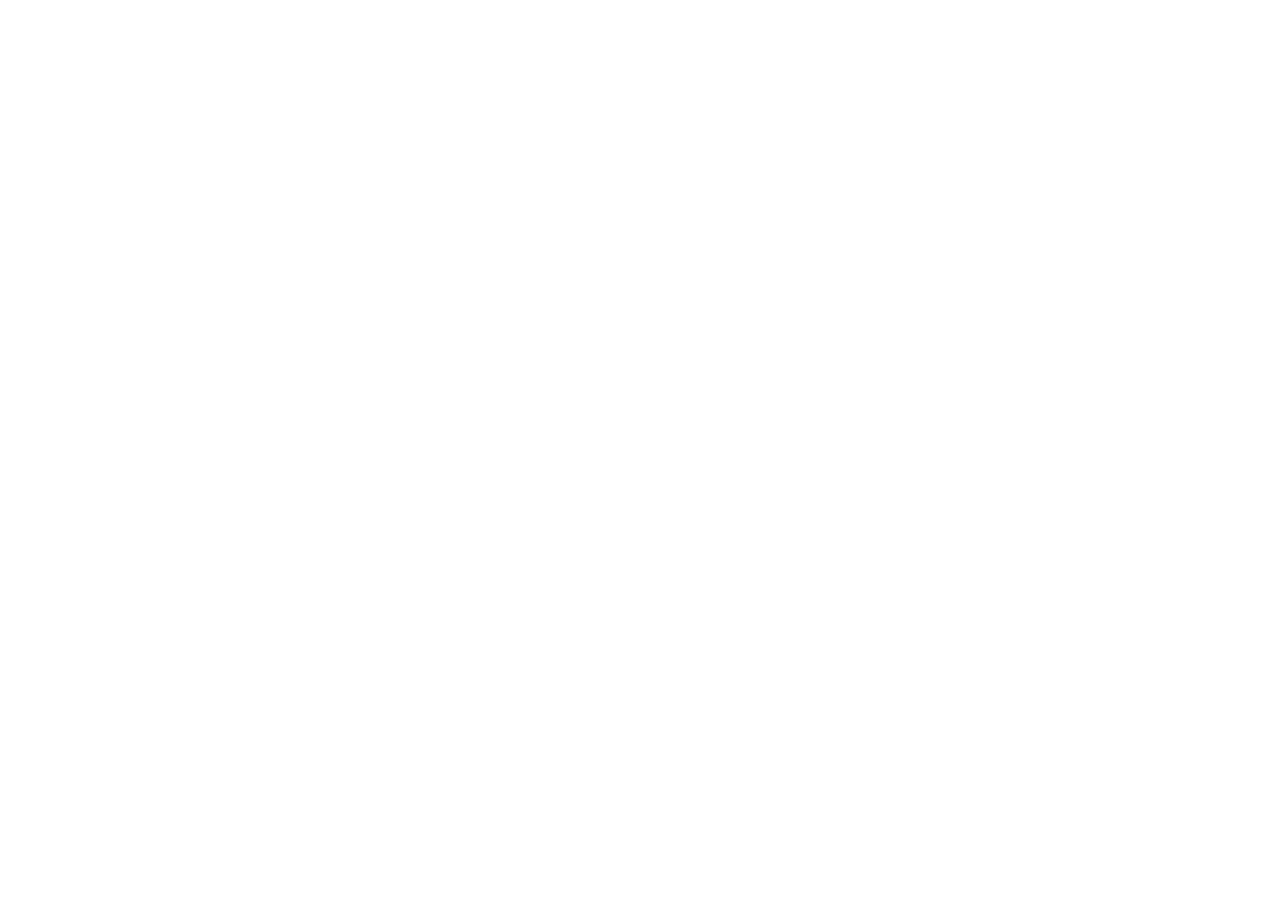
==== index.html @ c21d0377 "FIRST COMMIT" ====
<!DOCTYPE html>
<html lang="en">
<head>
    <meta charset="UTF-8">
    <meta http-equiv="X-UA-Compatible" content="IE=edge">
    <meta name="viewport" content="width=device-width, initial-scale=1.0">
    <title>Document</title>
</head>
<body>
    
</body>
</html>
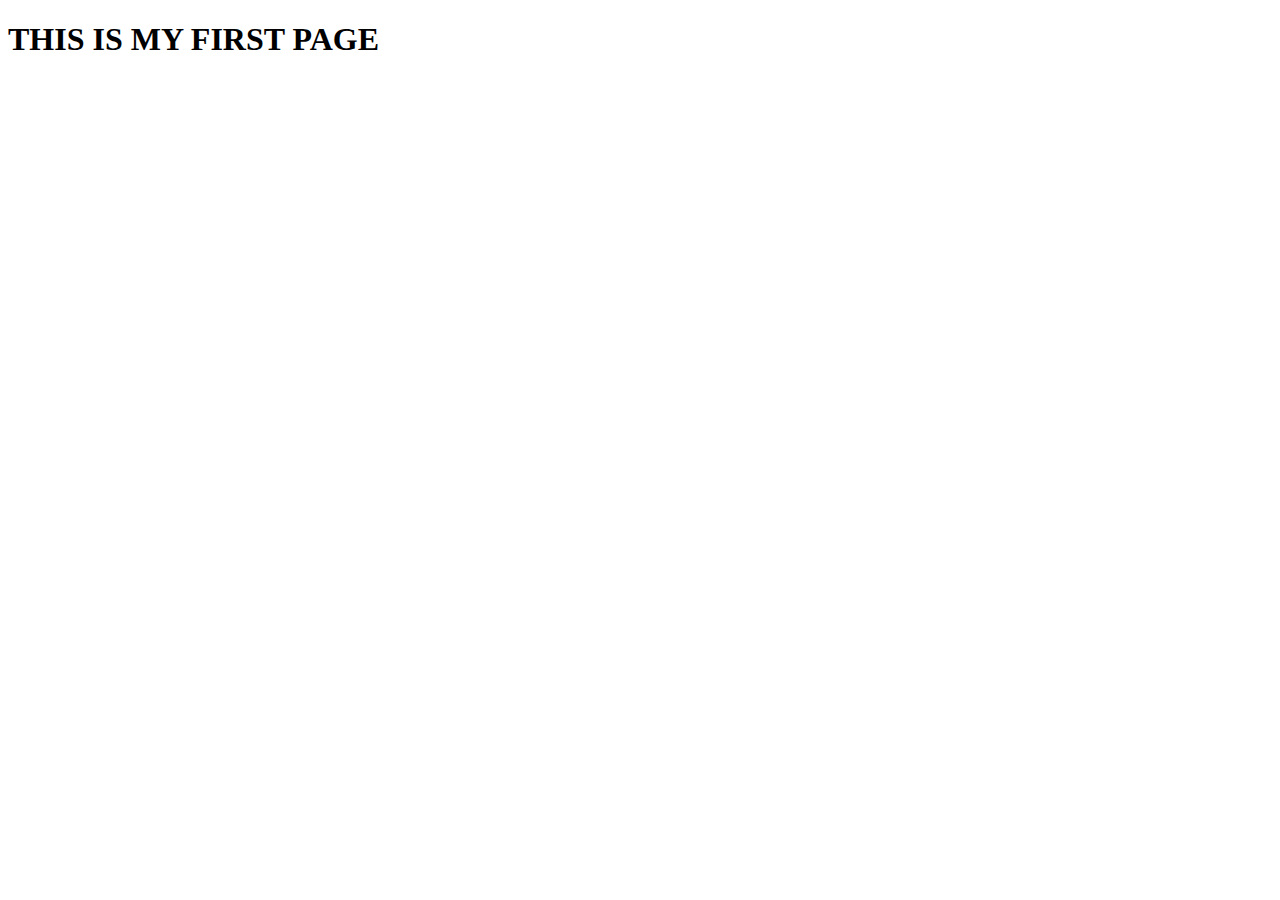
==== commit ac38de6c: "H1 TAG TEST" ====
--- a/index.html
+++ b/index.html
@@ -7,6 +7,6 @@
     <title>Document</title>
 </head>
 <body>
-    
+    <h1>THIS IS MY FIRST PAGE</h1>
 </body>
 </html>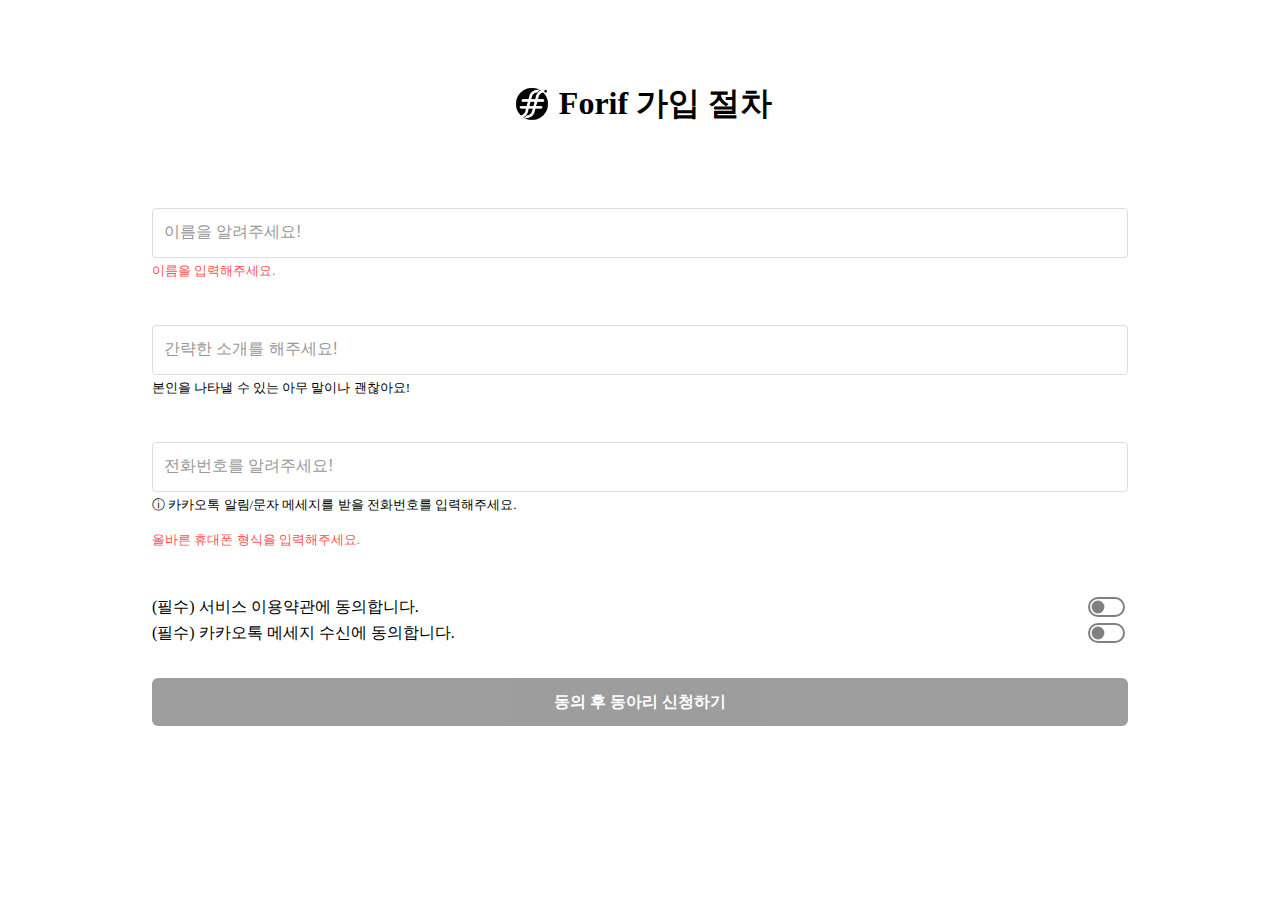
==== commit 9c7cdca3: "Let's Push" ====
--- a/index.html
+++ b/index.html
@@ -1,12 +1 @@
-<!DOCTYPE html>
-<html lang="en">
-<head>
-    <meta charset="UTF-8">
-    <meta http-equiv="X-UA-Compatible" content="IE=edge">
-    <meta name="viewport" content="width=device-width, initial-scale=1.0">
-    <title>Document</title>
-</head>
-<body>
-    <h1>THIS IS MY FIRST PAGE</h1>
-</body>
-</html>+<!doctype html><html lang="en"><head><meta charset="utf-8"/><link rel="icon" href="/favicon.ico"/><meta name="viewport" content="width=device-width,initial-scale=1"/><meta name="theme-color" content="#000000"/><meta name="description" content="Web site created using create-react-app"/><link rel="apple-touch-icon" href="/logo192.png"/><link rel="manifest" href="/manifest.json"/><title>React App</title><script defer="defer" src="/static/js/main.63844739.js"></script><link href="/static/css/main.84be300f.css" rel="stylesheet"></head><body><noscript>You need to enable JavaScript to run this app.</noscript><div id="root"></div></body></html>--- a/static/css/main.84be300f.css
+++ b/static/css/main.84be300f.css
@@ -0,0 +1,2 @@
+:root{--hanyang_blue:#0e4a84}button,input,optgroup,select,textarea{font-family:inherit;font-size:inherit;line-height:inherit}*,:after,:before{box-sizing:border-box}[type=button]:not(:disabled),[type=reset]:not(:disabled),[type=submit]:not(:disabled),button:not(:disabled){cursor:pointer}.clubRegister_formTitle__NLzvd{align-items:center;display:flex;flex-direction:row;justify-content:center;margin:5rem 0}.clubRegister_title__hDP6Q{font-size:2rem;font-weight:700}.clubRegister_logo__GrX0j{margin-right:3px;width:3rem}.clubRegister_submit_btn__3Z4vZ:disabled{opacity:.38;pointer-events:none}.clubRegister_submit_btn__3Z4vZ{background-color:#000;border:none;border-radius:.375rem;color:#fff;font-size:1rem;font-weight:600;line-height:1.5;margin-top:2rem;padding:.75rem .375rem;width:100%}.clubRegister_container__4C1GJ{margin:0 9rem}.clubRegister_inputLabel__hVlLt{display:inline-block;margin-bottom:.35rem}.clubRegister_inputForm__d3hYV{-webkit-appearance:none;appearance:none;border:1px solid #ced4da;border-radius:.375rem;color:#212529;display:block;font-size:1rem;font-weight:400;line-height:1.5;padding:.575rem .75rem;transition:border-color .1s ease-in-out,box-shadow .15s ease-in-out;width:100%}.clubRegister_inputForm__d3hYV:focus{outline:2px solid #000}.clubRegister_MutedText__TUNYB{color:#000;font-size:.82rem;margin-top:.25rem;opacity:1}.clubRegister_EssentialInput__1XWAL{color:red;font-size:.82rem;margin-top:.25rem;opacity:.7}.clubRegister_switch_label__WMvMk{align-items:center;cursor:pointer;display:flex;font-size:1rem}.clubRegister_switch_button__Ptvp\+{margin-left:auto}.clubRegister_inputContainer__fZxao{display:flex;flex-direction:column;position:relative}.clubRegister_floatLabel__muJ3R{display:flex;flex-direction:column;margin-bottom:2rem;min-width:350px}.clubRegister_floatLabel__muJ3R input{background:#fff;border:1px solid #ddd;border-radius:4px;font-family:Arial,Helvetica,sans-serif;font-size:16px;height:50px;outline:0;padding:14px 16px 0 10px;width:100%}.clubRegister_floatLabel__muJ3R label{color:#999;font-family:Arial,Helvetica,sans-serif;font-size:16px;padding:0 12px;pointer-events:none;position:absolute;-webkit-transform:translateY(14px) scale(1);transform:translateY(14px) scale(1);-webkit-transform-origin:top left;transform-origin:top left;transition:all .2s ease-out}.clubRegister_floatLabel__muJ3R:focus-within label{-webkit-transform:translateY(5px) scale(.7);transform:translateY(5px) scale(.7)}.clubRegister_floatLabel__muJ3R .clubRegister_Active__rEEYb{-webkit-transform:translateY(5px) scale(.7);transform:translateY(5px) scale(.7)}[type=checkbox]{-webkit-appearance:none;appearance:none;border:max(2px,.1em) solid gray;border-radius:1.25em;height:1.25em;position:relative;width:2.3em}[type=checkbox]:enabled:hover{box-shadow:0 0 0 max(3px,.1em) #d3d3d3}[type=checkbox]:before{background-color:gray;border-radius:50%;content:"";height:1em;left:0;position:absolute;-webkit-transform:scale(.8);transform:scale(.8);transition:left .15s linear;width:1em}[type=checkbox]:checked:before{background-color:#fff;left:1.1em}[type=checkbox]:checked{background-color:#000;border-color:#000}
+/*# sourceMappingURL=main.84be300f.css.map*/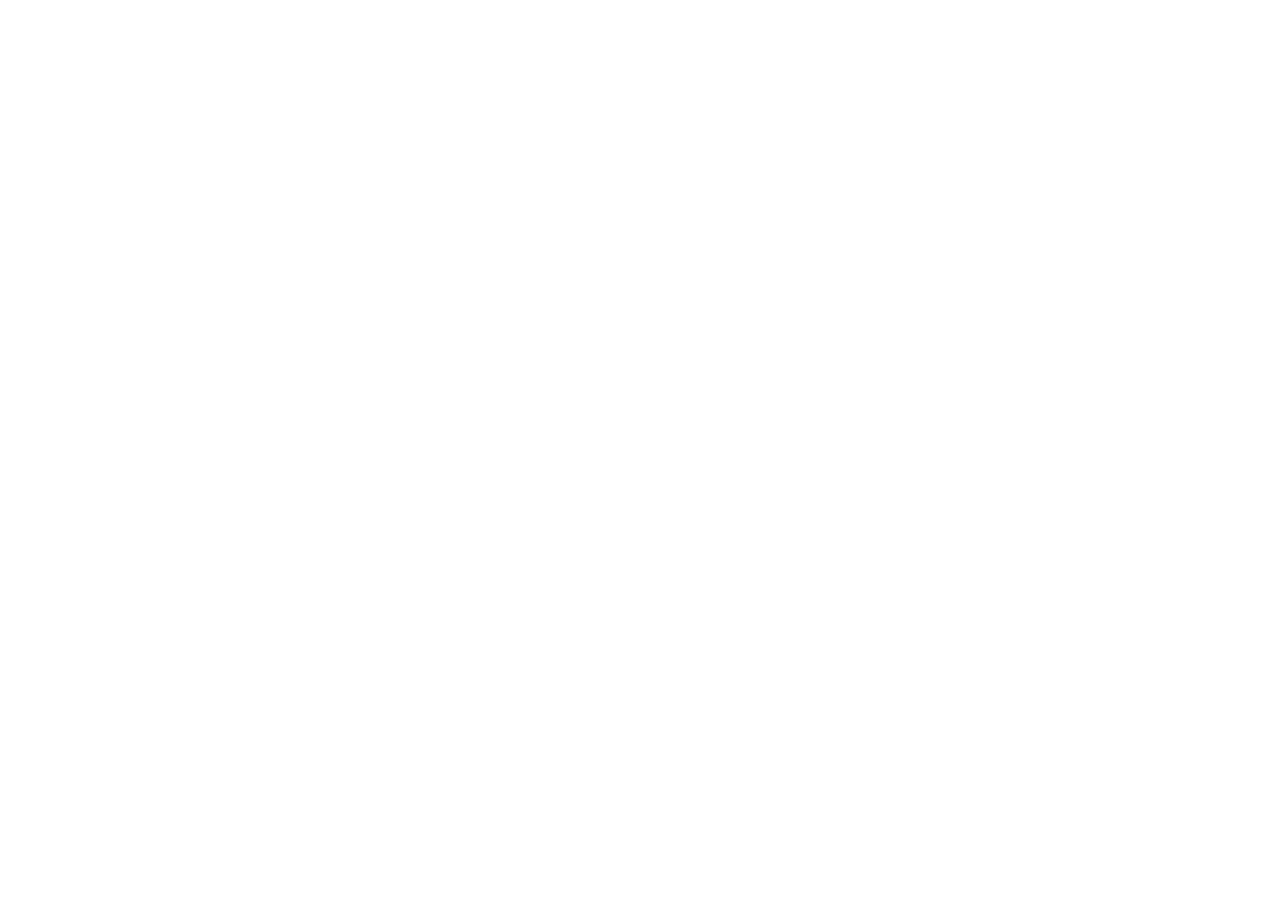
==== commit a0414c51: "Rebuild" ====
--- a/index.html
+++ b/index.html
@@ -1 +1 @@
-<!doctype html><html lang="en"><head><meta charset="utf-8"/><link rel="icon" href="/favicon.ico"/><meta name="viewport" content="width=device-width,initial-scale=1"/><meta name="theme-color" content="#000000"/><meta name="description" content="Web site created using create-react-app"/><link rel="apple-touch-icon" href="/logo192.png"/><link rel="manifest" href="/manifest.json"/><title>React App</title><script defer="defer" src="/static/js/main.63844739.js"></script><link href="/static/css/main.84be300f.css" rel="stylesheet"></head><body><noscript>You need to enable JavaScript to run this app.</noscript><div id="root"></div></body></html>+<!doctype html><html lang="en"><head><meta charset="utf-8"/><link rel="icon" href="/favicon.ico"/><meta name="viewport" content="width=device-width,initial-scale=1"/><meta name="theme-color" content="#000000"/><meta name="description" content="Web site created using create-react-app"/><link rel="apple-touch-icon" href="/logo192.png"/><link rel="manifest" href="/manifest.json"/><title>React App</title><script defer="defer" src="/static/js/main.1fc134c3.js"></script><link href="/static/css/main.5e0e4e1e.css" rel="stylesheet"></head><body><noscript>You need to enable JavaScript to run this app.</noscript><div id="root"></div></body></html>--- a/static/css/main.5e0e4e1e.css
+++ b/static/css/main.5e0e4e1e.css
@@ -0,0 +1,2 @@
+body{-webkit-font-smoothing:antialiased;-moz-osx-font-smoothing:grayscale;font-family:-apple-system,BlinkMacSystemFont,Segoe UI,Roboto,Oxygen,Ubuntu,Cantarell,Fira Sans,Droid Sans,Helvetica Neue,sans-serif;margin:0}code{font-family:source-code-pro,Menlo,Monaco,Consolas,Courier New,monospace}.App{text-align:center}.App-logo{height:40vmin;pointer-events:none}@media (prefers-reduced-motion:no-preference){.App-logo{-webkit-animation:App-logo-spin 20s linear infinite;animation:App-logo-spin 20s linear infinite}}.App-header{align-items:center;background-color:#282c34;color:#fff;display:flex;flex-direction:column;font-size:calc(10px + 2vmin);justify-content:center;min-height:100vh}.App-link{color:#61dafb}@-webkit-keyframes App-logo-spin{0%{-webkit-transform:rotate(0deg);transform:rotate(0deg)}to{-webkit-transform:rotate(1turn);transform:rotate(1turn)}}@keyframes App-logo-spin{0%{-webkit-transform:rotate(0deg);transform:rotate(0deg)}to{-webkit-transform:rotate(1turn);transform:rotate(1turn)}}.clubRegister_floatLabel__ojslP{display:flex;flex-direction:column;margin-bottom:16px}.clubRegister_floatLabel__ojslP input{background:#fff;border:1px solid #ddd;border-radius:4px;font-family:Gmarket Sans TTF Medium,serif;font-size:14px;height:32px;outline:0;padding:10px 16px 0 6px}.clubRegister_floatLabel__ojslP label{color:#999;font-size:14px;padding:0 10px;pointer-events:none;position:absolute;-webkit-transform:translateY(80%) scale(1);transform:translateY(80%) scale(1);-webkit-transform-origin:top left;transform-origin:top left;transition:all .19s ease-out}.clubRegister_floatLabel__ojslP:focus-within label{-webkit-transform:translateY(5px) scale(.7);transform:translateY(5px) scale(.7)}.clubRegister_floatLabel__ojslP .clubRegister_Active__t0tGJ{-webkit-transform:translateY(5px) scale(.7);transform:translateY(5px) scale(.7)}@font-face{font-family:BMHANNApro;font-style:normal;font-weight:400;src:url(/static/media/BMHANNAProOTF.76d71b99a9123908d347.woff) format("woff")}@font-face{font-family:BMEULJIRO;font-style:normal;font-weight:400;src:url(/static/media/BMEULJIRO.ef506461ad3e23dbd218.woff) format("woff")}@font-face{font-family:Gmarket Sans TTF Medium;font-style:normal;font-weight:400;src:url(/static/media/GmarketSansMedium.e4cd9808619f04446f12.woff) format("woff")}@font-face{font-family:Gmarket Sans TTF Light;font-style:normal;font-weight:400;src:url(/static/media/GmarketSansLight.80a45623c08ac37f495a.woff) format("woff")}
+/*# sourceMappingURL=main.5e0e4e1e.css.map*/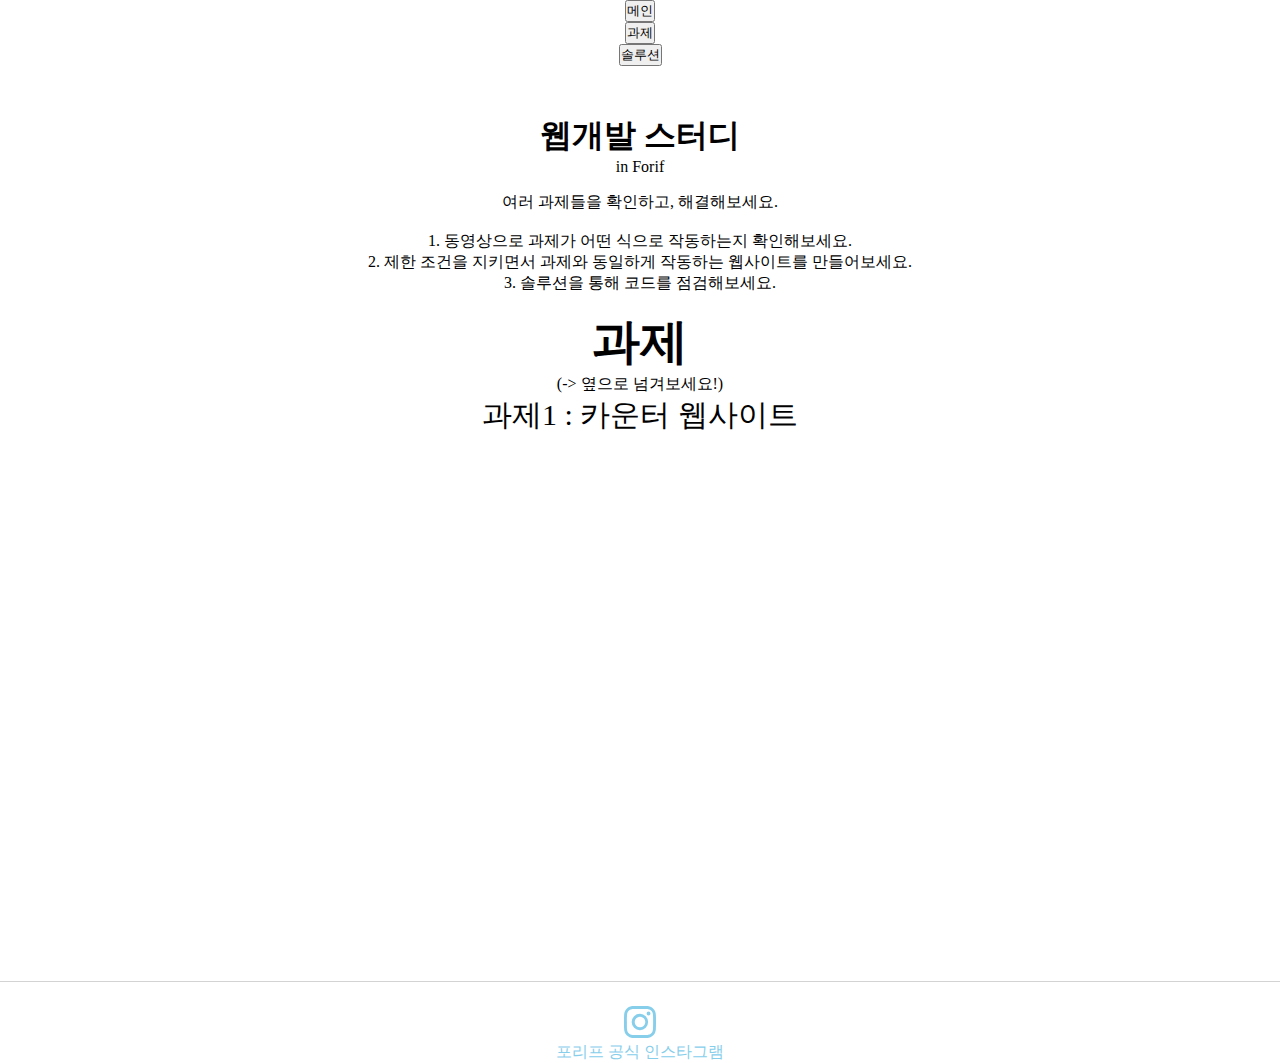
==== commit f7a4cb7f: "Change to hanyang-webstudy" ====
--- a/index.html
+++ b/index.html
@@ -1 +1,169 @@
-<!doctype html><html lang="en"><head><meta charset="utf-8"/><link rel="icon" href="/favicon.ico"/><meta name="viewport" content="width=device-width,initial-scale=1"/><meta name="theme-color" content="#000000"/><meta name="description" content="Web site created using create-react-app"/><link rel="apple-touch-icon" href="/logo192.png"/><link rel="manifest" href="/manifest.json"/><title>React App</title><script defer="defer" src="/static/js/main.1fc134c3.js"></script><link href="/static/css/main.5e0e4e1e.css" rel="stylesheet"></head><body><noscript>You need to enable JavaScript to run this app.</noscript><div id="root"></div></body></html>+<!DOCTYPE html>
+<html lang="ko">
+
+<head>
+    <meta charset="UTF-8">
+    <meta http-equiv="X-UA-Compatible" content="IE=edge">
+    <meta name="viewport" content="width=device-width, initial-scale=1.0">
+    <link href='//spoqa.github.io/spoqa-han-sans/css/SpoqaHanSansNeo.css' rel='stylesheet' type='text/css'>
+    <link href="https://cdn.jsdelivr.net/npm/bootstrap@5.3.0-alpha3/dist/css/bootstrap.min.css" rel="stylesheet"
+        integrity="sha384-KK94CHFLLe+nY2dmCWGMq91rCGa5gtU4mk92HdvYe+M/SXH301p5ILy+dN9+nJOZ" crossorigin="anonymous">
+    <title>웹개발 스터디</title>
+    <style>
+        * {
+            font-family: 'Spoqa Han Sans Neo', 'sans-serif';
+            margin: 0;
+            padding: 0;
+        }
+
+        #app {
+            text-align: center;
+        }
+
+        a {
+            text-decoration: none;
+        }
+
+        .title {
+            text-align: center;
+            margin-top: 3rem;
+            margin-bottom: 15px;
+        }
+
+        section {
+            margin: 1rem 0;
+        }
+
+        .assignment {
+            display: flex;
+            flex-direction: row;
+            flex-wrap: nowrap;
+            overflow-x: auto;
+            -ms-overflow-style: none;
+            /* IE and Edge */
+            scrollbar-width: none;
+            /* Firefox */
+            margin-bottom: 50px;
+        }
+
+        .assignment::-webkit-scrollbar {
+            display: none;
+            /* Chrome, Safari, Opera*/
+        }
+
+        .item {
+            display: flex;
+            flex-direction: column;
+        }
+
+        .item iframe {
+            width: 100vw;
+            height: 55vh;
+        }
+
+        .item p {
+            font-size: 30px;
+            margin: 0;
+        }
+
+        footer {
+            bottom: 0;
+            width: 100%;
+            left: 0;
+            border-top: 1px solid lightgray;
+            padding-top: 1.5rem;
+        }
+    </style>
+</head>
+
+<body>
+    <div id="app">
+        <div class="navigation">
+            <ul class="nav nav-pills nav-fill gap-2 p-1 small bg-primary shadow-sm" id="pillNav2" role="tablist"
+                style="--bs-nav-link-color: var(--bs-white); --bs-nav-pills-link-active-color: var(--bs-primary); --bs-nav-pills-link-active-bg: var(--bs-white);">
+                <li class="nav-item" role="presentation">
+                    <button class="nav-link active" data-bs-toggle="tab" type="button" role="tab" aria-selected="true">
+                        메인
+                    </button>
+                </li>
+                <li class="nav-item" role="presentation">
+                    <a href="/assignment/assignment.html" style="color: white;">
+                        <button class="nav-link" data-bs-toggle="tab"
+                            type="button" role="tab" aria-selected="false">과제
+                        </button>
+                    </a>
+                </li>
+                <li class="nav-item" role="presentation">
+                    <a href="/solution/solution.html" style="color: white;">
+                        <button class="nav-link" data-bs-toggle="tab"
+                            type="button" role="tab" aria-selected="false">솔루션
+                        </button>
+                    </a>
+                </li>
+            </ul>
+        </div>
+        <section>
+            <div class="title">
+                <h1 style="margin:0">웹개발 스터디</h1>
+                <span>in Forif</span>
+            </div>
+        </section>
+        <section class="content">
+            여러 과제들을 확인하고, 해결해보세요.<br/><br/>
+            <div class="howitworks">
+                1. 동영상으로 과제가 어떤 식으로 작동하는지 확인해보세요.<br/>
+                2. 제한 조건을 지키면서 과제와 동일하게 작동하는 웹사이트를 만들어보세요.<br/>
+                3. 솔루션을 통해 코드를 점검해보세요.
+            </div>
+
+        </section>
+        <section>
+            <div>
+                <div class="assignment_title">
+                    <p style="font-size: 3rem;font-weight: bold;margin: 0;">과제</p>
+                    <p>(-> 옆으로 넘겨보세요!)</p>
+                </div>
+
+                <div class="assignment">
+                    <div class="item">
+                        <p>과제1 : 카운터 웹사이트</p>
+                        <iframe src="https://www.youtube.com/embed/NkTrPQgpIcg" title="YouTube video player"
+                            frameborder="0"
+                            allow="accelerometer; autoplay; clipboard-write; encrypted-media; gyroscope; picture-in-picture; web-share"
+                            allowfullscreen></iframe>
+                    </div>
+                    <div class="item">
+                        <p>과제2 : 쇼핑몰 웹사이트</p>
+                        <iframe src="https://www.youtube.com/embed/duPQDxJstrk" title="YouTube video player" frameborder="0" allow="accelerometer; autoplay; clipboard-write; encrypted-media; gyroscope; picture-in-picture; web-share" allowfullscreen></iframe>
+                    </div>
+                    <div class="item">
+                        <p>과제3</p>
+                        <iframe src="https://www.youtube.com/embed/NkTrPQgpIcg" title="YouTube video player"
+                            frameborder="0"
+                            allow="accelerometer; autoplay; clipboard-write; encrypted-media; gyroscope; picture-in-picture; web-share"
+                            allowfullscreen></iframe>
+                    </div>
+                </div>
+            </div>
+        </section>
+        <footer>
+            <nav>
+                <a href="https://www.instagram.com/forif_hyu" target="_blank"><svg xmlns="http://www.w3.org/2000/svg"
+                        width="32" height="32" fill="skyblue" class="bi bi-instagram" viewBox="0 0 16 16">
+                        <path
+                            d="M8 0C5.829 0 5.556.01 4.703.048 3.85.088 3.269.222 2.76.42a3.917 3.917 0 0 0-1.417.923A3.927 3.927 0 0 0 .42 2.76C.222 3.268.087 3.85.048 4.7.01 5.555 0 5.827 0 8.001c0 2.172.01 2.444.048 3.297.04.852.174 1.433.372 1.942.205.526.478.972.923 1.417.444.445.89.719 1.416.923.51.198 1.09.333 1.942.372C5.555 15.99 5.827 16 8 16s2.444-.01 3.298-.048c.851-.04 1.434-.174 1.943-.372a3.916 3.916 0 0 0 1.416-.923c.445-.445.718-.891.923-1.417.197-.509.332-1.09.372-1.942C15.99 10.445 16 10.173 16 8s-.01-2.445-.048-3.299c-.04-.851-.175-1.433-.372-1.941a3.926 3.926 0 0 0-.923-1.417A3.911 3.911 0 0 0 13.24.42c-.51-.198-1.092-.333-1.943-.372C10.443.01 10.172 0 7.998 0h.003zm-.717 1.442h.718c2.136 0 2.389.007 3.232.046.78.035 1.204.166 1.486.275.373.145.64.319.92.599.28.28.453.546.598.92.11.281.24.705.275 1.485.039.843.047 1.096.047 3.231s-.008 2.389-.047 3.232c-.035.78-.166 1.203-.275 1.485a2.47 2.47 0 0 1-.599.919c-.28.28-.546.453-.92.598-.28.11-.704.24-1.485.276-.843.038-1.096.047-3.232.047s-2.39-.009-3.233-.047c-.78-.036-1.203-.166-1.485-.276a2.478 2.478 0 0 1-.92-.598 2.48 2.48 0 0 1-.6-.92c-.109-.281-.24-.705-.275-1.485-.038-.843-.046-1.096-.046-3.233 0-2.136.008-2.388.046-3.231.036-.78.166-1.204.276-1.486.145-.373.319-.64.599-.92.28-.28.546-.453.92-.598.282-.11.705-.24 1.485-.276.738-.034 1.024-.044 2.515-.045v.002zm4.988 1.328a.96.96 0 1 0 0 1.92.96.96 0 0 0 0-1.92zm-4.27 1.122a4.109 4.109 0 1 0 0 8.217 4.109 4.109 0 0 0 0-8.217zm0 1.441a2.667 2.667 0 1 1 0 5.334 2.667 2.667 0 0 1 0-5.334z" />
+                    </svg>
+                </a>
+                <p><a href="https://www.instagram.com/forif_hyu" style="color: skyblue;">포리프 공식 인스타그램</a></p>
+
+            </nav>
+        </footer>
+    </div>
+    <script src="https://code.jquery.com/jquery-3.6.4.min.js"
+        integrity="sha256-oP6HI9z1XaZNBrJURtCoUT5SUnxFr8s3BzRl+cbzUq8=" crossorigin="anonymous"></script>
+    <script src="https://cdn.jsdelivr.net/npm/bootstrap@5.3.0-alpha3/dist/js/bootstrap.bundle.min.js"
+        integrity="sha384-ENjdO4Dr2bkBIFxQpeoTz1HIcje39Wm4jDKdf19U8gI4ddQ3GYNS7NTKfAdVQSZe"
+        crossorigin="anonymous"></script>
+</body>
+
+</html>